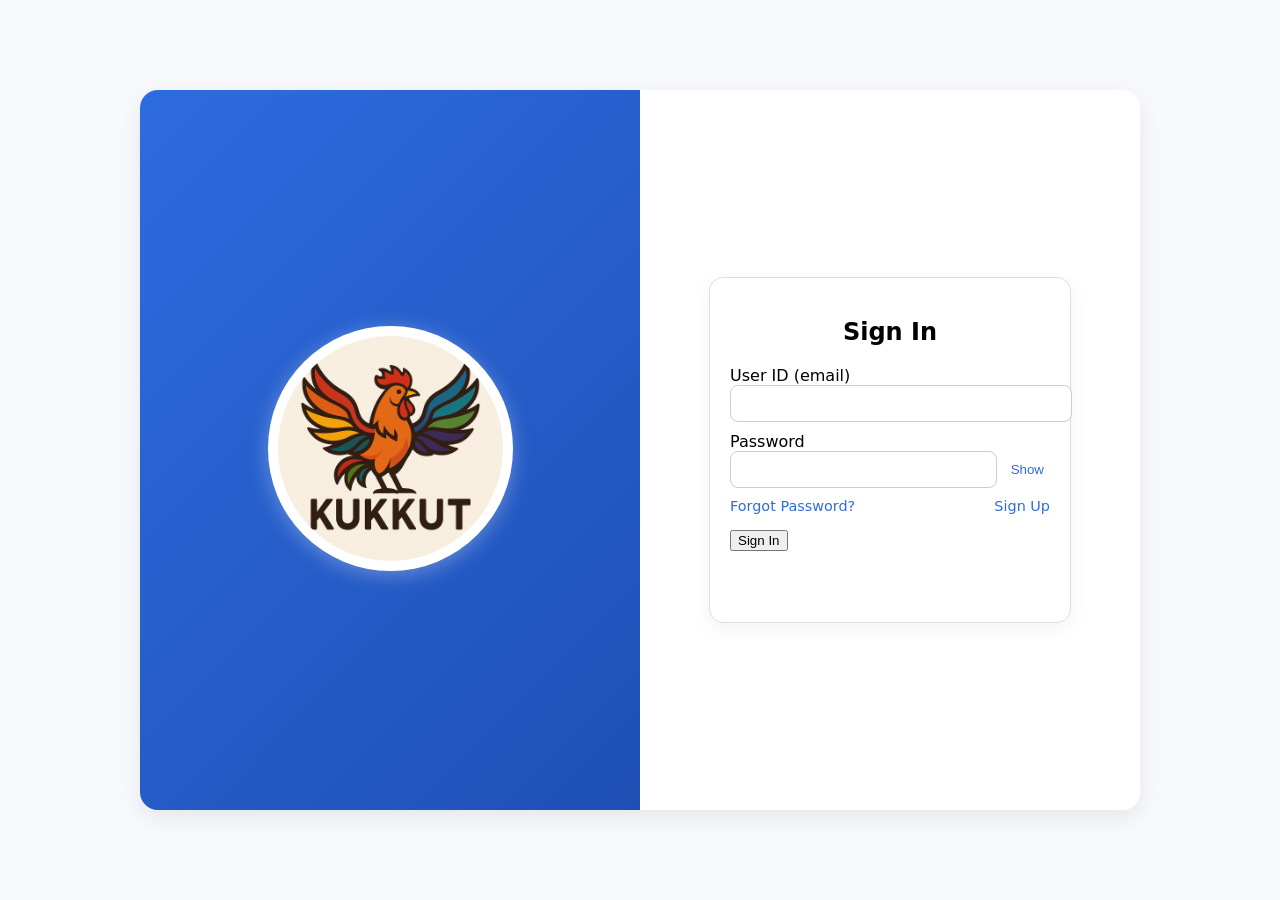
==== Web_UI/login.html @ 73d4dc1e "Web UI, API and Styles Web UI, API and Styles" ====
<!doctype html>
<html lang="en">
<head>
  <meta charset="utf-8" />
  <title>Kukkut Login</title>
  <meta name="viewport" content="width=device-width, initial-scale=1" />
  <link href="./styles.css" rel="stylesheet" />
  <script defer src="./config.js"></script>
  <script defer src="./login.js"></script>
</head>
<body class="login-layout">
  <div class="login-container">
    
    <!-- LEFT SIDE -->
    <div class="login-left">
      <div class="brand-box">
        <img src="./assets/kukkut-logo.png" alt="Kukkut Logo" class="logo-large" />
      </div>
    </div>

    <!-- RIGHT SIDE -->
    <div class="login-right">
      <form id="loginForm" class="auth-card">
        <h2 class="login-title">Sign In</h2>

        <label>User ID (email)
          <input id="username" type="email" autocomplete="username" required />
        </label>

        <label>Password
          <div class="password-wrap">
            <input id="password" type="password" autocomplete="current-password" required minlength="6" />
            <button type="button" id="togglePw" class="linklike">Show</button>
          </div>
        </label>

        <div class="link-row">
		  <a href="#" class="forgot-link">Forgot Password?</a>
		  <a href="#" class="signup-link">Sign Up</a>
		</div>

        <button type="submit">Sign In</button>
        <p id="msg" class="msg"></p>
      </form>
    </div>
  </div>
</body>
</html>
---- Web_UI/styles.css ----
/* --- auth page styles --- */
.auth-shell { min-height: 100dvh; display:grid; place-items:center; padding:24px; }
.auth-card { width:min(380px, 92vw); border:1px solid #ddd; border-radius:14px; padding:20px; background:#fff0; box-shadow: 0 6px 20px rgba(0,0,0,.05); }
.auth-card h1 { margin:0 0 12px; }
label { display:block; margin:10px 0; }
input[type="email"], input[type="password"] { width:100%; padding:10px; border-radius:8px; border:1px solid #ccc; }
.password-wrap { display:flex; gap:8px; align-items:center; }
.password-wrap input { flex:1; }
.linklike { background:none; border:none; color:#2d6cdf; cursor:pointer; padding:4px 6px; }
.row { display:flex; align-items:center; gap:8px; }
.msg { min-height:1.2em; }
.ok { color:green; }
.err { color:#b00020; }
/* layout + cards (matches login look) */
.topbar { display:flex; justify-content:space-between; align-items:center; padding:16px 24px; }
.top-actions button { padding:10px 14px; border:0; border-radius:10px; background:#2d6cdf; color:#fff; cursor:pointer; }
.layout { display:grid; grid-template-columns: 280px 1fr; gap:16px; padding:0 24px 24px; }
.card { border:1px solid #ddd; border-radius:14px; padding:16px; background:#fff0; box-shadow:0 6px 20px rgba(0,0,0,.05); }

/* sidebar tree */
.sidebar-title { margin:0 0 10px; }
.tree { list-style:none; padding:0; margin:0; }
.tree-item { margin-bottom:8px; }
.tree-toggle { width:100%; text-align:left; background:none; border:0; padding:8px; border-radius:10px; cursor:pointer; }
.tree-toggle:hover { background:#f1f5ff; }
.tree-children { list-style:none; margin:6px 0 0 22px; padding:0; }
.tree-children a { display:block; padding:6px 8px; border-radius:8px; text-decoration:none; color:inherit; }
.tree-children a:hover { background:#eef2ff; }

/* content area */
.content h2 { margin-top:0; }
.content-body .row { display:grid; grid-template-columns: 1fr 1fr; gap:10px; }
label { display:block; margin:10px 0; }
input, select, textarea { width:100%; padding:10px; border-radius:8px; border:1px solid #ccc; }
button.primary { padding:10px 14px; border:0; border-radius:10px; background:#2d6cdf; color:#fff; cursor:pointer; }
.meta { color:#666; font-size:12px; }

/* caret rotation for collapsible */
.tree-item .caret { display:inline-block; width:1em; }
.tree-item:not(.expanded) .caret { transform:rotate(-90deg); }
.tree-item:not(.expanded) .tree-children { display:none; }

/* vertical single-field rows */
.form-vertical label { display:block; margin:12px 0; }
.form-vertical input, .form-vertical select, .form-vertical textarea {
  width:100%; padding:10px; border-radius:8px; border:1px solid #ccc;
}

/* section boxes */
.section { margin-bottom:16px; }
.section-title { margin:0 0 8px; font-size:1rem; font-weight:600; }

/* --- brand styling --- */
.brand-header {
  display: flex;
  align-items: center;
  justify-content: center;
  flex-direction: column;
  gap: 10px;
  margin-bottom: 16px;
}

.logo {
  width: 80px;
  height: 80px;
  object-fit: contain;
  border-radius: 50%;
  box-shadow: 0 2px 6px rgba(0,0,0,0.15);
}

.brand-name {
  font-size: 1.8rem;
  font-weight: 700;
  color: #2d6cdf;
  margin: 0;
  letter-spacing: 1px;
}

/* === LOGIN LAYOUT (SIDE BY SIDE) === */
.login-layout {
  margin: 0;
  height: 100vh; /* full viewport height */
  overflow: hidden; /* no scrolling */
  font-family: ui-sans-serif, system-ui, Arial;
  background-color: #f8f9fc;
  display: flex;
  justify-content: center;
  align-items: center;
}

.login-container {
  display: grid;
  grid-template-columns: 1fr 1fr; /* left + right */
  width: 80%;
  max-width: 1000px;
  height: 80vh;
  background: #fff;
  border-radius: 18px;
  box-shadow: 0 8px 24px rgba(0,0,0,0.08);
  overflow: hidden;
}

/* left brand section */
.login-left {
  background: linear-gradient(135deg, #2d6cdf 0%, #1f4fb5 100%);
  display: flex;
  align-items: center;
  justify-content: center;
  color: #fff;
}
.brand-box {
  text-align: center;
}
.logo-large {
  width: 150px;
  height: 150px;
  object-fit: contain;
  border-radius: 50%;
  background: #fff;
  padding: 10px;
  box-shadow: 0 4px 20px rgba(255,255,255,0.3);
}
.brand-name {
  margin-top: 20px;
  font-size: 2rem;
  font-weight: 700;
  letter-spacing: 1px;
}

/* right login form */
.login-right {
  display: flex;
  justify-content: center;
  align-items: center;
  background: #ffffff;
}
.auth-card {
  width: 80%;
  max-width: 320px;
}
.login-title {
  text-align: center;
  margin-bottom: 20px;
}

/* === LOGIN LAYOUT ENHANCEMENTS === */
.logo-large {
  width: 225px;   /* increased 150% from 150px */
  height: 225px;
  object-fit: contain;
  border-radius: 50%;
  background: #fff;
  padding: 10px;
  box-shadow: 0 4px 20px rgba(255,255,255,0.3);
}

/* remove brand name spacing (since we dropped the label) */
.brand-box {
  text-align: center;
}

/* spacing tweaks */
.login-title {
  text-align: center;
  margin-bottom: 20px;
}

/* forgot password link */
.forgot-container {
  text-align: right;
  margin: 6px 0 16px;
}
.forgot-link {
  font-size: 0.9rem;
  color: #2d6cdf;
  text-decoration: none;
}
.forgot-link:hover {
  text-decoration: underline;
}

/* combined link row */
.link-row {
  display: flex;
  justify-content: space-between;
  align-items: center;
  margin: 6px 0 16px;
}

.forgot-link,
.signup-link {
  font-size: 0.9rem;
  color: #2d6cdf;
  text-decoration: none;
}

.forgot-link:hover,
.signup-link:hover {
  text-decoration: underline;
}
/* === Global Kukkut header (used on all pages except login) === */
:root{
  /* Set header height: 1 inch ≈ 96px, 1.5 inch ≈ 144px */
  --header-height: 96px;            /* change to 144px for ~1.5" */
  --brand-blue-start: #2d6cdf;
  --brand-blue-end:   #1f4fb5;
}

.app-header {
  position: sticky;                 /* stays at top when scrolling */
  top: 0;
  height: var(--header-height);
  display: grid;
  grid-template-columns: auto 1fr auto; /* logo | spacer | right actions */
  align-items: center;
  gap: 16px;
  padding: 0 24px;
  background: linear-gradient(135deg, var(--brand-blue-start), var(--brand-blue-end));
  color: #fff;
  z-index: 1000;
  box-shadow: 0 2px 10px rgba(0,0,0,0.08);
}

.app-logo {
  height: calc(var(--header-height) - 28px); /* leave nice padding */
  width: auto;
  object-fit: contain;
  background: #fff;
  border-radius: 50%;
  padding: 6px;
  box-shadow: 0 2px 10px rgba(255,255,255,0.3);
}

.app-brand {
  font-size: 1.25rem;
  font-weight: 700;
  letter-spacing: .3px;
  opacity: .95;
}

.app-actions > * {
  margin-left: 8px;
}

.app-actions .btn {
  padding: 8px 12px;
  border: 0;
  border-radius: 10px;
  background: rgba(255,255,255,0.15);
  color: #fff;
  cursor: pointer;
}
.app-actions .btn:hover { background: rgba(255,255,255,0.25); }

/* Page body wrapper under header */
.app-main {
  padding: 16px 24px;
}

/* Keep your sidebar/content layout working with new header */
.layout {
  display: grid;
  grid-template-columns: 280px 1fr;
  gap: 16px;
}

/* Login page keeps its own layout — do not apply .app-header there */

/* ===== KUKKUT GLOBAL HEADER WITH LEFT NOTCH AROUND LOGO ===== */
:root{
  /* Bar height (you can tweak) */
  --header-height: 96px;
  /* Logo size and gap spec (1 cm = requested gap) */
  --logo-size: 100px;         /* logo diameter; enlarge/shrink as needed */
  --logo-gap: 0.82cm;            /* exact 1 cm gap */
  /* Derived: notch radius = logo radius + gap */
  --notch-radius: calc((var(--logo-size) / 2) + var(--logo-gap));
  /* Spacing of logo from the very left/top */
  --logo-left: 16px;
  --logo-top-offset: 0px;     /* fine-tune vertical alignment if needed */
  /* Brand colors */
  --brand-blue-start: #2d6cdf;
  --brand-blue-end:   #1f4fb5;
  /* Page background (used to carve the notch) */
  --page-bg: #f8f9fc;
  --bar-top-offset: 12px;  /* moves the entire blue bar down by ~12px */
}

/* Header shell (position context for logo + bar) */
.kk-header {
  position: relative;
  height: var(--header-height);
  background: var(--page-bg);
}

/* The blue bar runs left→right; we’ll cut a circular notch on the left */
.kk-bar {
  position: absolute;
  top: var(--bar-top-offset);
  left: 0;
  right: 0;
  bottom: 0;
  background: linear-gradient(135deg, var(--brand-blue-start), var(--brand-blue-end));
  border-top-right-radius: 28px;
  border-bottom-right-radius: 28px;
  overflow: hidden;
}

/* Circular notch: overlay a page-colored circle to "carve" space around the logo */
.kk-bar::before {
  content: "";
  position: absolute;
  width: calc(var(--notch-radius) * 2);
  height: calc(var(--notch-radius) * 2);
  border-radius: 50%;
  background: var(--page-bg);     /* same as page background to simulate a cut-out */
  /* Center of notch aligns to logo center */
  left: calc(var(--logo-left) + (var(--logo-size) / 2) - var(--notch-radius));
  top: calc( (var(--header-height) / 2) - var(--notch-radius) + var(--logo-top-offset) );
  pointer-events: none;
}

/* Logo sits OUTSIDE the bar on the left */
.kk-logo {
  position: absolute;
  left: var(--logo-left);
  top: calc( (var(--header-height) - var(--logo-size)) / 2 + var(--logo-top-offset) );
  width: var(--logo-size);
  height: var(--logo-size);
  object-fit: contain;
  border-radius: 50%;
  background: #fff;
  padding: 10px;
  box-shadow: 0 4px 20px rgba(0,0,0,0.12);
  z-index: 2; /* above the bar */
}

/* Optional right-side actions area inside the bar */
.kk-actions {
  position: absolute;
  right: 16px;
  top: 50%;
  transform: translateY(-50%);
  display: flex;
  gap: 8px;
  z-index: 1;
}
.kk-actions .btn {
  padding: 8px 12px;
  border: 0;
  border-radius: 10px;
  background: rgba(255,255,255,0.15);
  color: #fff;
  cursor: pointer;
}
.kk-actions .btn:hover { background: rgba(255,255,255,0.25); }

/* Page content under header */
.app-main {
  padding: 45px 50px;
  background: var(--page-bg);
}

/* Keep your existing sidebar/content styles working */
.layout { display: grid; grid-template-columns: 280px 1fr; gap: 16px; }
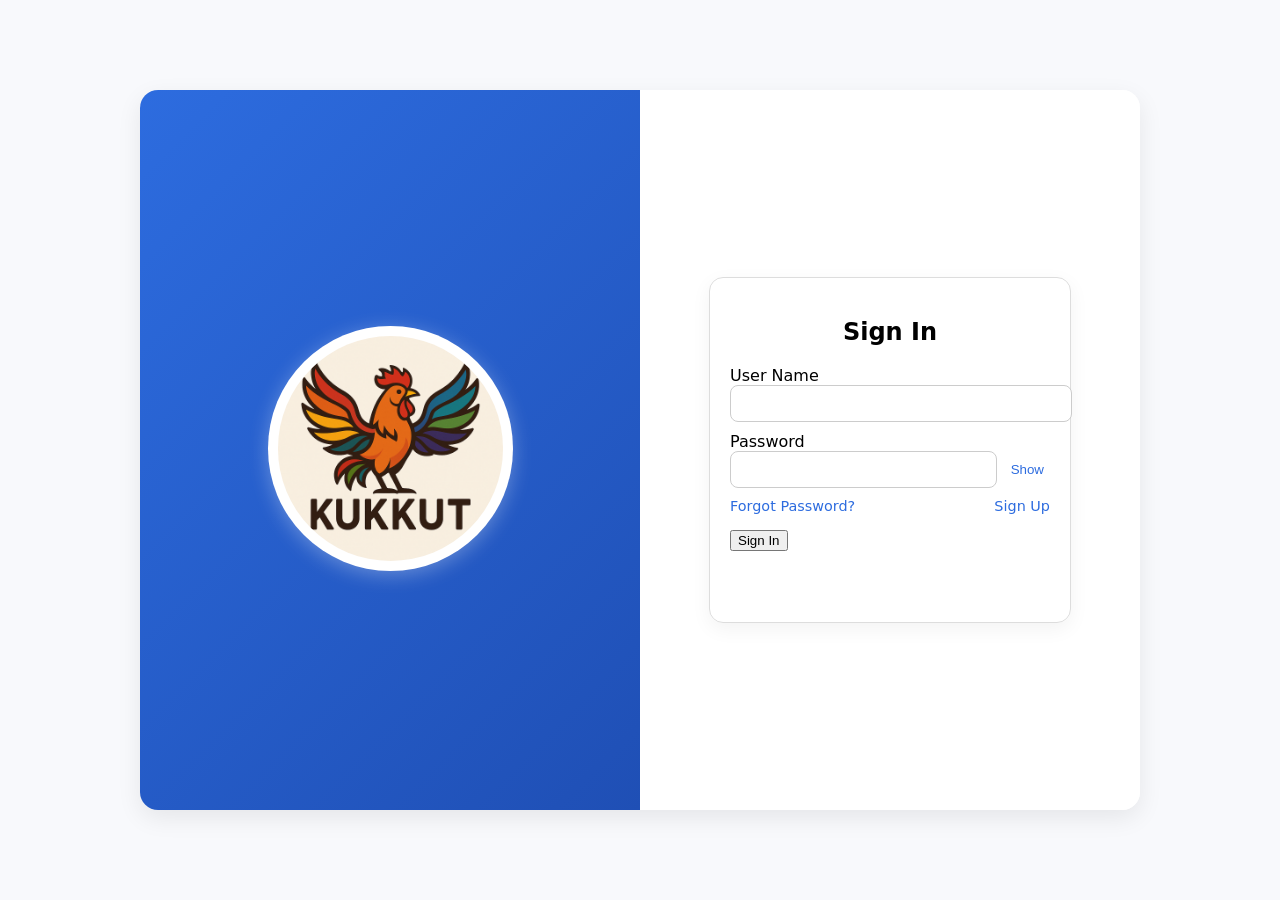
==== commit 691fa851: "Login module and index page landing Login module and index page issues fixed. Connected to mySQL and" ====
--- a/Web_UI/login.html
+++ b/Web_UI/login.html
@@ -6,7 +6,8 @@
   <meta name="viewport" content="width=device-width, initial-scale=1" />
   <link href="./styles.css" rel="stylesheet" />
   <script defer src="./config.js"></script>
-  <script defer src="./login.js"></script>
+  <!-- <script defer src="./login.js"></script> -->
+  <script type="module" src="./login.js"></script>
 </head>
 <body class="login-layout">
   <div class="login-container">
@@ -23,8 +24,8 @@
       <form id="loginForm" class="auth-card">
         <h2 class="login-title">Sign In</h2>
 
-        <label>User ID (email)
-          <input id="username" type="email" autocomplete="username" required />
+        <label>User Name
+          <input type="text" id="username" />
         </label>
 
         <label>Password
